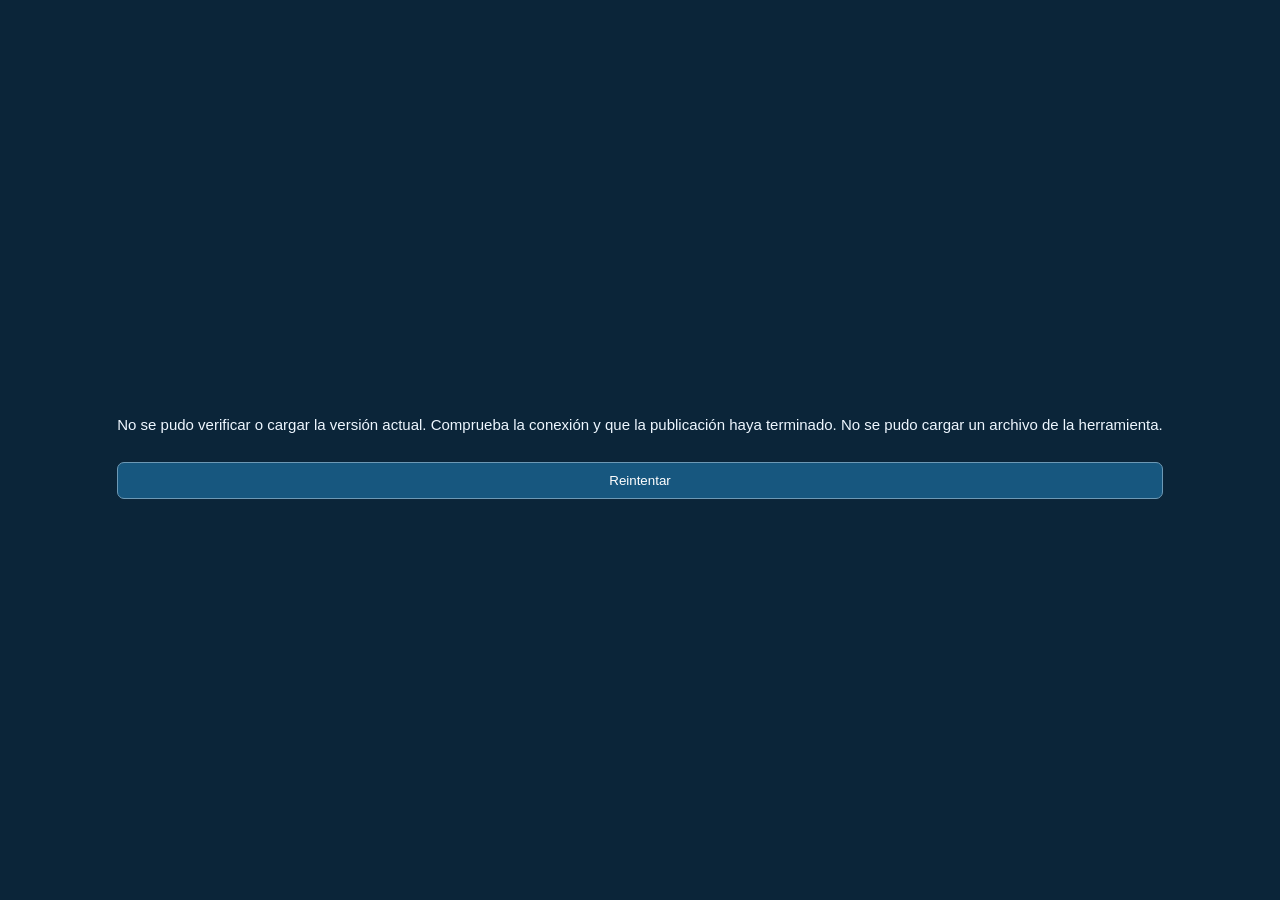
==== atenuados.html @ 59d6949c "V-2.49 archivos principales" ====
<!doctype html>
<html lang="es"><head><meta name="pa-version" content="Atenuados V-2.49"><meta charset="utf-8"><meta http-equiv="Content-Security-Policy" content="default-src 'none'; script-src 'self'; worker-src blob:; style-src 'self' 'unsafe-inline'; img-src 'self' data: blob: https://server.arcgisonline.com; font-src 'self'; connect-src 'self'; frame-src 'none'; object-src 'none'; media-src 'none'; manifest-src 'none'; base-uri 'none'; form-action 'none'"><meta name="referrer" content="no-referrer"><meta name="viewport" content="width=device-width,initial-scale=1"><meta name="color-scheme" content="light"><title>Atenuados y Dashboard · V-2.49</title>
<link rel="stylesheet" href="vendor/leaflet-1.9.4/leaflet.css">
<link rel="stylesheet" href="atenuados-v240.css">
<script defer src="vendor/leaflet-1.9.4/leaflet.js"></script>
<script src="atenuados-cripto-v249.js"></script>
<script defer src="atenuados-reglas-v240.js"></script>
<script defer src="atenuados-carga-v240.js"></script>
<script defer src="atenuados-tablero-v240.js"></script>
<link rel="icon" href="favicon.ico?v=233" sizes="any">
<link rel="icon" type="image/svg+xml" href="favicon.svg?v=233">
<link rel="icon" type="image/png" sizes="32x32" href="favicon-32.png?v=233">
</head>
<body>
<svg class="icon-sprite" xmlns="http://www.w3.org/2000/svg" aria-hidden="true"><defs>
<symbol id="i-db" viewBox="0 0 24 24"><ellipse cx="12" cy="5" rx="8" ry="3"/><path d="M4 5v14c0 4 16 4 16 0V5M4 12c0 4 16 4 16 0"/></symbol>
<symbol id="i-trash" viewBox="0 0 24 24"><path d="M4 7h16M9 7V4h6v3M6 7l1 14h10l1-14M10 11v6M14 11v6"/></symbol><symbol id="i-download" viewBox="0 0 24 24"><path d="M12 3v12m-5-5 5 5 5-5M4 16v5h16v-5"/></symbol>
<symbol id="i-ports" viewBox="0 0 24 24"><rect x="3" y="3" width="18" height="7" rx="1"/><rect x="3" y="14" width="18" height="7" rx="1"/><path d="M6 6.5h1m3 0h7M6 17.5h1m3 0h7"/></symbol>
<symbol id="i-alert" viewBox="0 0 24 24"><path d="M12 3 22 21H2zM12 9v5m0 3v1"/></symbol>
<symbol id="i-clients" viewBox="0 0 24 24"><circle cx="12" cy="7" r="3"/><path d="M6 21v-4c0-6 12-6 12 0v4zM5 5a2.5 2.5 0 0 0 0 5M19 5a2.5 2.5 0 0 1 0 5M3 14c-3 1-2 5-2 6h3m17-6c3 1 2 5 2 6h-3"/></symbol>
<symbol id="i-signal" viewBox="0 0 24 24"><path d="M2 8c5-5 15-5 20 0M5 12c4-4 10-4 14 0M9 16c2-2 4-2 6 0M12 20h.01M3 22 21 2"/></symbol>
<symbol id="i-pin" viewBox="0 0 24 24"><path d="M12 22s7-7.5 7-13a7 7 0 0 0-14 0c0 5.5 7 13 7 13z"/><circle cx="12" cy="9" r="2.5"/></symbol>
<symbol id="i-copy" viewBox="0 0 24 24"><rect x="8" y="8" width="13" height="13" rx="2"/><path d="M16 8V5a2 2 0 0 0-2-2H5a2 2 0 0 0-2 2v9a2 2 0 0 0 2 2h3"/></symbol>
<symbol id="i-drop" viewBox="0 0 24 24"><path d="M4 12h6l2-5 3 10 2-5h3"/></symbol>
<symbol id="i-bars" viewBox="0 0 24 24"><path d="M3 21V11h4v10zm7 0V6h4v15zm7 0V2h4v19z"/></symbol>
</defs></svg>
<header class="app-header"><div class="heading"><svg class="brand" viewBox="0 0 56 66" aria-hidden="true"><path fill="#ff690b" d="M28 1 54 16v28L28 59V43l13-8V24L28 17 15 24 2 17z"/><path fill="#f25805" d="m2 24 13 8v32L2 56z"/><path fill="#ff7b20" d="m17 27 11-6 10 6-11 6z"/></svg><div><h1>Atenuados y Dashboard</h1><p>Análisis de potencias por puerto PON</p></div></div>
<div class="header-right"><span class="district">Distrito GDL · La Primavera</span><div class="actions">
<button type="button" data-load="matriz"><svg class="icon"><use href="#i-db"/></svg>Carga de matriz</button>
<button type="button" data-load="clientes"><svg class="icon"><use href="#i-db"/></svg>Cargar clientes</button>
<button type="button" data-load="potencias"><svg class="icon"><use href="#i-db"/></svg>Cargar potencias</button>
<button type="button" id="at240-export" disabled><svg class="icon"><use href="#i-download"/></svg>Exportar</button>
<button type="button" id="at240-clear-bases" class="danger" disabled title="Borra de este navegador las bases de matriz, clientes y potencias"><svg class="icon"><use href="#i-trash"/></svg>Borrar bases</button>
</div></div></header>
<main>
<div class="bases"><span id="at240-clientes">Clientes: sin base</span><span id="at240-potencias">Potencias: sin base</span><span id="at240-matriz">Matriz: sin base</span><button id="at240-run" type="button" disabled>Análisis</button><small id="at240-storage-note">Bases guardadas localmente en este navegador · Análisis manual</small></div>
<div class="navigation"><nav class="tabs" role="tablist" aria-label="Tableros del módulo"><button type="button" role="tab" id="tab-atenuados" aria-controls="panel-atenuados" aria-selected="true"><svg class="icon"><use href="#i-ports"/></svg>Atenuados</button><button type="button" role="tab" id="tab-dashboard" aria-controls="panel-dashboard" aria-selected="false" tabindex="-1"><svg class="icon"><use href="#i-bars"/></svg>Dashboard</button></nav><p id="at240-status" class="status" role="status" aria-live="polite">Preparando análisis…</p><span class="preview-label">Atenuados V-2.49 · RX_20h</span></div>

<section id="panel-atenuados" role="tabpanel" aria-labelledby="tab-atenuados">
<div class="toolbar">
<form class="account-search" id="at240-search-form" role="search" autocomplete="off" title="Busca en todas las bases cargadas o, con un puerto elegido, solo en ese puerto">
<label for="at240-search">Buscar cuenta</label>
<input id="at240-search" type="search" inputmode="text" placeholder="Número de cuenta" disabled>
<button type="submit" id="at240-search-go" disabled>Buscar</button>
</form>
<div class="selectors">
<label>Umbral (dBm)<select id="at240-threshold" aria-label="Umbral de atenuación"></select></label>
<label>Porcentaje del puerto<select id="at240-percentage" aria-label="Porcentaje de cuentas atenuadas"></select></label>
<label>Mínimo de cuentas<select id="at240-minimum" aria-label="Mínimo de cuentas atenuadas para marcar el puerto"></select></label>
<div class="info"><button type="button" class="info-btn" aria-describedby="at240-info">ⓘ Criterios</button><div class="info-pop" id="at240-info" role="tooltip">
<p>Potencia de la columna RX_20h (bajada, la que recibe la ONT; coincide con el gestor). Número ≤ umbral: cuenta atenuada; número mayor al umbral: en rango; OFF: ONT apagada; cualquier otro valor (-, 0, −255, vacío): sin medición. Porcentaje del puerto = cuentas atenuadas ÷ cuentas con potencia numérica; OFF y sin medición se muestran aparte y no entran en el porcentaje.</p>
<p>Puerto ATENUADO: alcanza el porcentaje y tiene al menos el mínimo de cuentas atenuadas. POSIBLE DROP: alcanza el porcentaje con menos cuentas que el mínimo. SIN MEDICIONES: ninguna cuenta con potencia numérica. Clientes sin fila de potencias cuentan como sin medición en su puerto.</p>
<p>Cuentas duplicadas: filas idénticas cuentan una vez; si una cuenta trae lecturas o puertos distintos queda fuera del cálculo, se lista para revisión y no bloquea su puerto. Se descartan registros sin cuenta válida y se quita el guion bajo final de las cuentas.</p>
<p id="at240-olts">La matriz define los puertos del distrito.</p><p id="at240-notes" class="notes"></p></div></div>
</div>
</div>

<div class="kpis">
<article class="card kpi"><svg class="icon teal"><use href="#i-ports"/></svg><div><strong data-count="ports">—</strong><span>Puertos analizados</span></div></article>
<article class="card kpi alert-card"><svg class="icon orange"><use href="#i-alert"/></svg><div><strong data-count="alert">—</strong><span>Puertos atenuados</span></div></article>
<article class="card kpi drops-card"><svg class="icon amber"><use href="#i-drop"/></svg><div><strong data-count="drops">—</strong><span>Posibles drops</span></div></article>
<article class="card kpi"><svg class="icon teal"><use href="#i-clients"/></svg><div><strong data-count="low">—</strong><span>Cuentas atenuadas</span></div></article>
<article class="card kpi"><svg class="icon muted"><use href="#i-signal"/></svg><div><strong data-count="off">—</strong><span>ONT apagadas</span></div></article>
<article class="card kpi kpi-export"><svg class="icon muted"><use href="#i-db"/></svg><div><strong data-count="missing">—</strong><span>Sin medición</span></div><button type="button" class="mini" id="at240-export-missing" disabled title="Excel con las cuentas sin medición">Exportar</button></article>
<article class="card kpi kpi-export"><svg class="icon muted"><use href="#i-pin"/></svg><div><strong data-count="noCoords">—</strong><span>Sin coordenadas</span></div><button type="button" class="mini" id="at240-export-nocoords" disabled title="Excel con las cuentas sin coordenadas">Exportar</button></article>
<button type="button" id="at240-dups" class="card kpi" disabled title="Excel con las cuentas duplicadas por revisar"><svg class="icon orange"><use href="#i-copy"/></svg><div><strong data-count="duplicates">—</strong><span>Cuentas duplicadas</span><small>Exportar a Excel</small></div></button>
</div>

<div class="main-grid">
<section class="card map-card" aria-labelledby="at240-map-title">
<div class="card-head"><div><h2 id="at240-map-title">Mapa de cuentas</h2><p class="subtitle" id="at240-map-note">Elige un puerto de la lista y pulsa "Ver cuentas", o busca una cuenta.</p></div>
<p class="legend" aria-label="Colores de las cuentas"><i class="dot c-low"></i>Atenuada <i class="dot c-ok"></i>En rango <i class="dot c-off"></i>OFF <i class="dot c-miss"></i>Sin medición</p></div>
<div id="at240-map" class="map" role="region" aria-label="Mapa de cuentas del puerto seleccionado"><p class="map-empty">Pulsa Análisis para habilitar el mapa.</p></div>
<section id="at240-chart" class="chart-win" role="dialog" aria-modal="false" aria-labelledby="at240-chart-title" hidden><button type="button" class="chart-x" id="at240-chart-x" aria-label="Cerrar gráfica" title="Cerrar">×</button><div id="at240-chart-body"></div></section>
</section>
<aside class="side">
<section class="card port-card" id="at240-port" aria-live="polite"></section>
<section class="card priority-card"><div class="card-head"><div><h2>Puertos atenuados</h2><p class="subtitle" id="at240-priority-note">De mayor a menor atención (cuentas atenuadas)</p></div></div><div id="at240-priority" class="priority" tabindex="0" aria-label="Lista de puertos atenuados"></div></section>
</aside>
</div>
</section>

<section id="panel-dashboard" class="dashboard-pending" role="tabpanel" aria-labelledby="tab-dashboard" hidden><article class="card"><svg class="icon orange"><use href="#i-bars"/></svg><h2>Dashboard</h2><p>Este tablero está pendiente de definición.</p><p class="subtitle">El análisis de puertos y el mapa están en la pestaña Atenuados.</p><button type="button" id="back-atenuados">Volver a Atenuados</button></article></section>
</main>
<footer>Centro de Análisis Operativo · Atenuados V-2.49 · Análisis manual local · Dashboard pendiente de definición</footer>

<input type="file" id="at240-file" accept=".xlsx" hidden>
<dialog id="at240-upload" class="upload-dialog" aria-labelledby="at240-upload-title"><div class="upload-title" id="at240-upload-title">Atenuados · Carga de Excel</div><div class="cloud-scene" aria-hidden="true"><div class="cloud">☁<span>↑</span></div><div class="excel">XLS</div></div><h3 id="at240-upload-heading">Procesando archivo Excel…</h3><p id="at240-upload-stage" role="status" aria-live="polite">Preparando lectura…</p><div class="upload-caption"><span>Progreso de carga</span><strong id="at240-upload-percent">0 %</strong></div><div class="upload-track" role="progressbar" aria-label="Avance de la carga" aria-valuemin="0" aria-valuemax="100" aria-valuenow="0" id="at240-upload-track"><div id="at240-upload-fill"></div></div><div id="at240-upload-detail" class="upload-detail" aria-live="polite"></div><button type="button" id="at240-upload-cancel">Cancelar carga</button><button type="button" id="at240-upload-accept" disabled>Aceptar</button></dialog>
<dialog id="at240-msg" class="msg-dialog" aria-labelledby="at240-msg-title"><h2 id="at240-msg-title">Búsqueda de cuenta</h2><p id="at240-msg-text"></p><button type="button" id="at240-msg-ok">Aceptar</button></dialog>
</body></html>
---- atenuados-v240.css ----
/* Atenuados V-2.43 · Hoja única del módulo. Respeta colores y botones de V-2.39. */
:root{--bg:#fff7ef;--card:#fffaf6;--line:#efdacc;--line2:#efcdb8;--navy:#101b43;--muted:#5a7491;--orange:#ff690b;--orange-text:#b44200;--loaded:#c64b00;--teal:#35abb1;--amber:#f4b13d;--stone:#8f8379;--track:#fbe5d7}
*{box-sizing:border-box}body{margin:0;background:var(--bg);color:var(--navy);font:14px Arial,Helvetica,sans-serif}
.icon-sprite{position:absolute;width:0;height:0;overflow:hidden}
.icon{width:23px;height:23px;flex:none;fill:none;stroke:currentColor;stroke-width:1.8;stroke-linecap:round;stroke-linejoin:round}
.orange{color:var(--orange)}.teal{color:var(--teal)}.muted{color:var(--muted)}.amber{color:#c98a12}
button,select,input{font:inherit;color:var(--navy)}
button{cursor:pointer;border:1px solid #edc7ac;border-radius:7px;background:var(--card);padding:10px 14px;transition:background .15s,box-shadow .15s}
button:hover:not(:disabled){background:#ffeddf}button:disabled{cursor:default;opacity:.6}
button:focus-visible,select:focus-visible,input:focus-visible,tr:focus-visible{outline:3px solid #e89153;outline-offset:2px}
[hidden]{display:none!important}

/* Encabezado y botones (sin cambios de V-2.39) */
.app-header{display:flex;justify-content:space-between;align-items:center;gap:22px;padding:14px 26px;border-bottom:1px solid var(--line);background:linear-gradient(110deg,#fffaf6,#fff1e4);flex-wrap:wrap}
.heading{display:flex;align-items:center;gap:14px}.brand{width:43px;height:51px;flex:none}
h1{font-size:29px;margin:0 0 6px;font-weight:750;letter-spacing:-.5px}.heading p{margin:0;color:var(--muted);font-size:13px}
.header-right{display:flex;flex-direction:column;gap:9px;align-items:end}.district{font-size:11px;color:var(--muted)}
.actions{display:flex;gap:9px;flex-wrap:wrap}.actions button{display:inline-flex;justify-content:center;align-items:center;gap:8px;min-width:150px;height:40px;font-size:12px;white-space:nowrap}
.actions .icon{width:17px;height:17px;color:var(--orange)}
.actions button.is-loaded{background:var(--loaded);border-color:var(--orange-text);color:#fff;box-shadow:0 2px 5px #bb4b0026;font-weight:bold}
.actions button.is-loaded .icon{color:#fff}.actions button.is-loaded:hover{background:var(--orange-text)}

main{width:min(1840px,100%);margin:0 auto;padding:0 22px 14px}
.bases{display:flex;align-items:center;gap:8px 20px;flex-wrap:wrap;padding:9px 0;border-bottom:1px solid var(--line);font-size:11px}
.bases small{margin-left:auto;color:var(--muted)}
#at240-run{font-weight:bold;min-width:95px;padding:5px 12px;font-size:11px}
#at240-run:not(:disabled){background:var(--orange);color:#fff;border-color:var(--orange)}#at240-run[aria-busy=true]{background:#ffe3cc;color:var(--orange-text)}

.navigation{display:flex;align-items:center;justify-content:space-between;gap:16px;border-bottom:1px solid var(--line);margin:0 0 10px}
.tabs{display:flex;gap:20px}.tabs button{display:flex;align-items:center;gap:9px;border:0;border-radius:0;border-bottom:3px solid transparent;background:transparent;padding:14px 8px 11px;font-weight:bold}
.tabs button[aria-selected=true]{border-bottom-color:var(--orange);color:var(--orange-text)}.tabs .icon{width:20px;height:20px}
.preview-label{color:#8a5a2e;font-size:11px;text-align:right}

.parameters{display:flex;align-items:center;justify-content:space-between;gap:12px 18px;margin-bottom:10px;flex-wrap:wrap}
.parameters>p{margin:0;font-size:11px;line-height:1.4;color:#385978;max-width:60%}
.parameters>div{display:flex;gap:18px;align-items:center;flex-wrap:wrap}
.parameters label{font-size:12px;font-weight:bold;display:flex;align-items:center;gap:9px}
.parameters select{background:#fffdfb;padding:7px 10px;border:1px solid #edc7ac;border-radius:6px;min-width:100px}
#at240-minimum{border:2px solid var(--orange)}

.card{background:var(--card);border:1px solid var(--line2);border-radius:11px;box-shadow:0 3px 6px #5935130d}
.kpis{display:grid;grid-template-columns:repeat(8,minmax(0,1fr));gap:10px;margin-bottom:8px}
.kpi{display:flex;align-items:center;gap:10px;padding:12px;min-height:74px;text-align:left;width:100%;font-weight:normal}
.kpi>.icon{width:28px;height:28px}.kpi strong{font-size:25px;display:block;line-height:1.05;margin-bottom:4px}.kpi span{font-size:12px;line-height:1.25;display:block}
.kpi small{display:block;font-size:11px;color:var(--orange-text);text-decoration:underline;margin-top:2px}button.kpi:disabled small{text-decoration:none;color:var(--muted)}button.kpi:disabled{opacity:1}
.alert-card{border-color:#ff9a55;background:linear-gradient(130deg,#fffaf6,#fff0e3)}.alert-card strong{color:var(--orange-text)}
.drops-card{border:2px dashed var(--amber)}
.rules{font-size:11px;color:var(--muted);margin-bottom:6px}.rules summary{cursor:pointer}.rules p{margin:5px 0;line-height:1.45}
.notes{margin:0 0 8px;font-size:11px;color:#8a5a2e;line-height:1.4}.notes:empty{display:none}

.main-grid{display:grid;grid-template-columns:minmax(0,2.1fr) minmax(320px,1fr);gap:14px;margin-bottom:14px}
.card-head{display:flex;justify-content:space-between;align-items:flex-start;gap:10px;flex-wrap:wrap;margin-bottom:10px}
.card-head h2{font-size:16px;margin:0 0 4px;border-left:5px solid var(--orange);padding-left:10px}
.subtitle{font-size:12px;line-height:1.4;color:var(--muted);margin:0;padding-left:15px}
.map-card{padding:14px;display:flex;flex-direction:column;min-width:0}
.map{position:relative;height:720px;border-radius:9px;border:1px solid var(--line);background:#f6efe7;overflow:hidden}
.map-empty{position:absolute;inset:0;display:grid;place-items:center;margin:0;color:var(--muted);font-size:13px}
.chips{display:flex;flex-wrap:wrap;gap:6px}
.chip{display:inline-flex;align-items:center;gap:6px;padding:6px 10px;border-radius:16px;font-size:12px}
.chip[aria-pressed=false]{opacity:.45;text-decoration:line-through}
.chip b{font-weight:bold}
.dot{display:inline-block;width:10px;height:10px;border-radius:50%;flex:none;font-style:normal}
.dot.alert{background:var(--orange)}.dot.drops{background:var(--amber)}.dot.below{background:var(--teal)}.dot.nomeasure{background:var(--stone)}.dot.off{background:var(--navy)}
.legend-accounts{display:flex;flex-wrap:wrap;gap:6px 12px;align-items:center;margin:8px 0 0;font-size:11px;color:var(--muted)}

.side{display:flex;flex-direction:column;gap:14px;min-width:0;min-height:0}
.port-card{padding:14px;border-color:#ff9a55}
.port-grid{display:grid;grid-template-columns:repeat(3,minmax(0,1fr));gap:8px;margin:4px 0 10px}
.port-grid div{background:#f6efe7;border-radius:8px;padding:8px}.port-grid div.hot{background:#fff0e3}
.port-grid strong{display:block;font-size:20px}.port-grid .hot strong{color:var(--orange-text)}.port-grid span{font-size:11px}
.stack{display:flex;height:12px;border-radius:6px;overflow:hidden;background:var(--track);margin-bottom:6px}
.stack span{height:100%}
.port-meta{margin:0 0 8px;font-size:11px;color:var(--muted);line-height:1.45}
.port-pattern{margin:0 0 10px;font-size:12px;line-height:1.45}
.port-actions{display:flex;gap:8px}.port-actions button{flex:1;height:36px;padding:0 8px;font-size:12px}
.port-actions .primary{background:var(--loaded);border-color:var(--loaded);color:#fff;font-weight:bold}.port-actions .primary:hover{background:var(--orange-text)}
.badge{display:inline-block;font-size:10px;font-weight:bold;border-radius:4px;padding:3px 7px;white-space:nowrap}
.badge.alert{color:#fff;background:#c2500e}.badge.drops{color:#6b4705;background:#fde9bf}.badge.below{color:#0d5c60;background:#dff2f3}.badge.nomeasure{color:#4f463f;background:#eee8e2}
.priority-card{padding:14px;flex:1;min-height:0;display:flex;flex-direction:column}
.priority{position:relative;overflow:auto;flex:1 1 0;min-height:220px;scroll-behavior:smooth}
.prio{display:grid;grid-template-columns:36px minmax(0,1fr) 64px 46px;align-items:center;gap:8px;width:100%;border:0;border-bottom:1px solid #f3e3d7;border-radius:0;background:transparent;padding:8px 2px;font-size:12px;text-align:left}
.prio .n{color:var(--muted)}.prio .name{overflow:hidden;text-overflow:ellipsis;white-space:nowrap}
.prio .bar{height:7px;background:var(--track);border-radius:4px;overflow:hidden}.prio .bar span{display:block;height:100%;background:var(--orange)}
.prio b{text-align:right}.prio.selected{background:#ffe9d8}
.empty{font-size:12px;color:var(--muted);margin:6px 0}

.bottom-grid{display:grid;grid-template-columns:minmax(320px,1fr) minmax(0,2fr);gap:14px}
.bottom-grid>.card{padding:14px;min-width:0}
#at240-histogram{display:block;width:100%;height:auto}
.table-card{padding:12px 0 0!important;overflow:hidden}
.table-heading{padding:0 16px 9px;display:flex;align-items:center;justify-content:space-between;gap:12px;flex-wrap:wrap}.table-heading h2{font-size:16px;margin:0}
.search{display:flex;align-items:center;gap:8px;font-size:12px}.search input{padding:6px 10px;border:1px solid #edc7ac;border-radius:6px;background:#fffdfb;min-width:220px}
.table-scroll{overflow:auto;max-height:420px}
table{width:100%;border-collapse:collapse;font-size:12px;white-space:nowrap}
th{text-align:left;background:#ffeadb;padding:9px 12px;position:sticky;top:0;z-index:1}td{border-top:1px solid var(--line);padding:8px 12px}
tbody tr{cursor:pointer}tbody tr:hover{background:#fff0e4}tbody tr.selected{background:#ffe2ca}tbody tr.selected td:first-child{font-weight:bold;color:var(--orange-text)}
.table-footer{display:flex;align-items:center;justify-content:space-between;gap:12px;padding:9px 16px;color:var(--muted);font-size:11px}.table-footer button{padding:3px 9px;font-size:11px;background:#fff}

.dashboard-pending{min-height:60vh;display:grid;place-items:center}.dashboard-pending .card{padding:45px;text-align:center;max-width:650px}.dashboard-pending .icon{width:50px;height:50px;margin-bottom:16px}.dashboard-pending h2{font-size:25px}.dashboard-pending button{margin-top:24px}
footer{padding:8px 16px 12px;font-size:10px;color:var(--muted);text-align:center}

/* Diálogos */
dialog{padding:23px;border:1px solid var(--line);border-radius:11px;color:var(--navy);background:var(--card)}dialog::backdrop{background:#2316208a}
.dialog-header{display:flex;align-items:center;justify-content:space-between;gap:12px}.dialog-header h2{margin:0;font-size:18px}.dialog-header button{border:0;font-size:22px;padding:2px 8px;background:none}
.wide-dialog{width:min(1100px,96vw)}.wide-dialog p{font-size:13px;margin:12px 0}
.dialog-table{overflow:auto;max-height:60vh}.pages{display:flex;justify-content:space-between;gap:10px;margin-top:14px}
.pages button{display:inline-flex;align-items:center;gap:6px;font-size:12px;padding:7px 12px}.pages .icon{width:16px;height:16px;color:var(--orange)}
.upload-dialog{width:min(390px,calc(100vw - 32px));border-color:var(--line2);border-radius:16px;background:linear-gradient(150deg,#fffaf6,#fff1e4);box-shadow:0 20px 65px #25321a60;padding:20px 22px 18px;text-align:center}
.upload-title{text-align:left;font-size:14px;font-weight:700}
.cloud-scene{position:relative;height:105px;display:flex;align-items:center;justify-content:center;overflow:hidden}
.cloud{position:relative;font-size:79px;line-height:1;color:var(--orange)}.cloud span{position:absolute;left:33px;top:27px;color:#fff;font-size:31px;font-weight:800}
.excel{position:absolute;bottom:4px;left:calc(50% - 16px);width:32px;height:37px;display:grid;place-items:center;background:#fff;border:2px solid #3b9967;border-radius:5px;color:#298052;font-size:12px;font-weight:800;animation:lift 2.6s ease-in-out infinite}
.upload-dialog.is-finished .excel{animation-play-state:paused}
.upload-dialog h3{margin:4px 0 7px;font-size:15px}.upload-dialog p{margin:0 0 15px;font-size:12px;color:var(--muted);min-height:17px}
.upload-caption{display:flex;justify-content:space-between;font-size:11px;font-weight:700;margin-bottom:6px}
.upload-track{height:11px;background:var(--track);border-radius:20px;overflow:hidden}.upload-track>div{height:100%;width:0;background:var(--orange);border-radius:20px;transition:width .12s ease}
.upload-detail{margin:13px 0;min-height:47px;max-height:180px;overflow:auto;background:#fff7ef;border:1px solid var(--line2);border-radius:8px;padding:10px;text-align:left;color:var(--muted);font-size:12px;line-height:1.45;overflow-wrap:anywhere;white-space:pre-line}
.upload-detail.is-error{background:#fff0ed;border-color:#c86565;color:#a0102c}
#at240-upload-cancel{width:100%;margin-top:4px}#at240-upload-accept{display:block;width:100%;background:var(--orange);color:#fff;border:0;padding:11px;margin-top:8px}#at240-upload-accept:disabled{background:#edc7ac;opacity:.75}
@keyframes lift{0%{transform:translateY(13px);opacity:1}70%,100%{transform:translateY(-52px) scale(.7);opacity:0}}

/* Mapa */
.leaflet-container{font:12px Arial,Helvetica,sans-serif}
.leaflet-tooltip.port-tip{font-size:12px;border-radius:6px}
.leaflet-popup-content{font-size:12px;margin:10px 12px}

@media(max-width:1500px){.kpis{grid-template-columns:repeat(4,minmax(0,1fr))}}
@media(max-width:1150px){.main-grid{grid-template-columns:1fr}.parameters>p{max-width:100%}.map{height:520px}.priority{flex:none;max-height:420px}}
@media(max-width:700px){.app-header{padding:14px}h1{font-size:22px}.actions button{min-width:0;flex:1 1 140px}.kpis{grid-template-columns:repeat(2,minmax(0,1fr))}main{padding:0 12px 12px}.map{height:380px}.parameters label{flex-direction:column;align-items:flex-start;gap:4px}.search input{min-width:0;width:100%}.bases small{margin-left:0}}
@media(prefers-reduced-motion:reduce){button{transition:none}.excel{animation:none}.upload-track>div{transition:none}}

/* V-2.42 · Buscador, lista completa, detalle de puerto, mapa de cuentas y mensajes */
.account-search{display:flex;align-items:center;gap:10px;flex-wrap:wrap;margin:0 0 12px}
.account-search label{font-size:12px;font-weight:bold}
.account-search input{padding:8px 12px;border:1px solid #edc7ac;border-radius:7px;background:#fffdfb;width:260px;max-width:100%}
.account-search button{padding:8px 16px;font-size:12px;font-weight:bold;background:var(--orange);border-color:var(--orange);color:#fff}
.account-search button:hover:not(:disabled){background:var(--orange-text)}
.search-scope{font-size:11px;color:var(--muted)}
.legend{display:flex;flex-wrap:wrap;gap:6px 12px;align-items:center;margin:0;font-size:12px}
.dot.c-low{background:#d62828}.dot.c-ok{background:#2a9d4b}.dot.c-off{background:#9aa0a6}.dot.c-miss{background:#5b3a1e}
.map-hint{position:absolute;z-index:500;left:50%;top:14px;transform:translateX(-50%);background:#fffaf6;border:1px solid var(--line2);border-radius:8px;padding:7px 12px;font-size:12px;color:var(--navy);box-shadow:0 2px 6px #59351320;pointer-events:none;max-width:90%;text-align:center}
.priority-card{min-height:0}
.prio.searched{background:#fff3c4;box-shadow:inset 4px 0 0 #f4b13d}
.prio.selected{background:#ffe9d8;box-shadow:inset 4px 0 0 var(--orange)}
.port-card h2{font-size:16px;margin:0 0 4px;border-left:5px solid var(--orange);padding-left:10px}
.port-full{font-size:15px;font-weight:bold;margin:2px 0 2px;padding-left:15px;overflow-wrap:anywhere}
.port-fields{display:grid;grid-template-columns:repeat(3,minmax(0,1fr));gap:6px;margin:10px 0 8px}
.port-fields div{background:#f6efe7;border-radius:8px;padding:7px 8px;min-width:0}
.port-fields div.hot{background:#fff0e3}.port-fields div.hot strong{color:var(--orange-text)}
.port-fields strong{display:block;font-size:17px;line-height:1.15}.port-fields span{font-size:10.5px;color:#41566f}
.port-fields .badge{font-size:10px;margin-top:2px}
.port-actions{display:grid;grid-template-columns:repeat(3,minmax(0,1fr));gap:8px}
.port-actions button{height:38px;padding:0 6px;font-size:12px}
.port-actions button:disabled{opacity:.75}
.acc-pop b{display:block;font-size:13px;margin-bottom:2px}.acc-pop span{display:block}
.msg-dialog{width:min(460px,92vw);text-align:left}
.msg-dialog h2{margin:0 0 10px;font-size:17px}.msg-dialog p{margin:0 0 18px;font-size:14px;line-height:1.5;white-space:pre-line}
#at240-msg-ok{display:block;margin-left:auto;background:var(--orange);border-color:var(--orange);color:#fff;font-weight:bold;padding:9px 22px}
.port-fields div>span:last-child{display:block}
/* V-2.43 · Botón Exportar dentro del indicador Sin medición y detalle de puerto en ceros */
.kpi-export{position:relative;padding-bottom:22px}
.kpi .mini{position:absolute;right:8px;bottom:6px;padding:2px 8px;font-size:10.5px;font-weight:bold;border-radius:5px;background:#fff;border-color:#edc7ac;color:var(--orange-text)}
.kpi .mini:hover:not(:disabled){background:#ffeddf}.kpi .mini:disabled{color:var(--muted)}
.port-card.is-empty .port-full{color:var(--muted);font-weight:normal}
.port-card.is-empty .port-fields strong{color:#8193a7}
.port-card.is-empty .port-actions button.primary{background:#edc7ac;border-color:#edc7ac;color:#fff}

/* ===== V-2.44 · Tablero en una sola vista que se ajusta a la pantalla ===== */
.navigation .status{flex:1;min-width:0;margin:0 0 0 18px;font-size:11px;color:#385978;white-space:nowrap;overflow:hidden;text-overflow:ellipsis}
.toolbar{display:flex;align-items:center;justify-content:space-between;gap:10px 18px;flex-wrap:wrap;margin:0 0 10px}
.toolbar .account-search{margin:0}
.selectors{display:flex;align-items:center;gap:10px 16px;flex-wrap:wrap}
.selectors label{font-size:12px;font-weight:bold;display:flex;align-items:center;gap:8px}
.selectors select{background:#fffdfb;padding:6px 10px;border:1px solid #edc7ac;border-radius:6px;min-width:96px}
.info{position:relative}
.info-btn{padding:6px 10px;font-size:12px;border-radius:16px;color:var(--orange-text);font-weight:bold}
.info-pop{display:none;position:absolute;right:0;top:calc(100% + 6px);z-index:1200;width:min(560px,90vw);background:#fffaf6;border:1px solid var(--line2);border-radius:10px;box-shadow:0 10px 30px #5935132e;padding:12px 14px;font-size:12px;line-height:1.45;color:#41566f}
.info-pop p{margin:0 0 6px}.info-pop .notes{color:#8a5a2e;margin:0}
.info:hover .info-pop,.info:focus-within .info-pop{display:block}

/* Laptops y monitores: todo en el alto de la pantalla; solo la lista de puertos se desplaza */
@media (min-width:1000px) and (min-height:560px){
 html,body{height:100%}
 body{height:100dvh;display:flex;flex-direction:column;overflow:hidden}
 footer{display:none}
 .app-header{flex:none;padding:clamp(6px,1.2vh,14px) 22px;gap:12px}
 .brand{width:clamp(28px,4vh,43px);height:auto}
 h1{font-size:clamp(19px,2.9vh,29px);margin:0 0 2px}
 .heading p{font-size:clamp(11px,1.4vh,13px)}
 .header-right{gap:4px}
 .actions button{height:clamp(30px,4.2vh,40px);min-width:0;padding:0 clamp(10px,1vw,14px)}
 main{flex:1;min-height:0;display:flex;flex-direction:column;padding-bottom:clamp(6px,1.2vh,12px)}
 .bases{flex:none;padding:clamp(4px,.7vh,9px) 0}
 .navigation{flex:none;margin-bottom:clamp(6px,1vh,10px)}
 .tabs button{padding:clamp(7px,1.3vh,14px) 8px clamp(5px,1vh,11px)}
 #panel-atenuados{flex:1;min-height:0;display:flex;flex-direction:column}
 .toolbar{flex:none;margin-bottom:clamp(6px,1vh,10px)}
 .kpis{flex:none;margin-bottom:clamp(6px,1.1vh,12px);gap:clamp(6px,.6vw,10px);grid-template-columns:repeat(8,minmax(0,1fr))}
 .kpi{min-height:0;padding:clamp(6px,1vh,12px) clamp(8px,.7vw,12px);gap:clamp(6px,.6vw,10px)}
 .kpi>.icon{width:clamp(20px,2.8vh,28px);height:clamp(20px,2.8vh,28px)}
 .kpi strong{font-size:clamp(17px,2.6vh,25px);margin-bottom:2px}
 .kpi span{font-size:clamp(11px,1.35vh,12px)}
 .kpi small{font-size:10.5px}
 .kpi-export{padding-bottom:clamp(6px,1vh,12px)}
 .main-grid{flex:1;min-height:0;margin-bottom:0;align-items:stretch}
 .map-card{min-height:0;padding:clamp(8px,1.2vh,14px)}
 .map-card .card-head{margin-bottom:clamp(4px,.8vh,10px)}
 .map{flex:1;height:auto;min-height:200px}
 .side{min-height:0;gap:clamp(8px,1.2vh,14px)}
 .port-card{flex:none;padding:clamp(8px,1.2vh,14px)}
 .port-full{font-size:clamp(13px,1.7vh,15px)}
 .port-fields{gap:5px;margin:clamp(4px,.8vh,10px) 0 clamp(4px,.6vh,8px)}
 .port-fields div{padding:clamp(3px,.6vh,7px) 8px}
 .port-fields strong{font-size:clamp(14px,1.9vh,17px)}
 .port-actions button{height:clamp(30px,4vh,38px)}
 .port-meta,.port-pattern{margin-bottom:clamp(4px,.7vh,10px)}
 .priority-card{flex:1;min-height:0;padding:clamp(8px,1.2vh,14px)}
 .priority{flex:1;min-height:60px}
 .prio{padding:clamp(5px,.8vh,8px) 2px}
}
/* Pantallas bajas (laptops de 768 px): se oculta el texto orientativo del detalle para dar espacio a la lista */
@media (min-width:1000px) and (min-height:560px) and (max-height:760px){
 .port-pattern,.map-card .subtitle,.priority-card .subtitle{display:none}
 .heading p{display:none}
}
@media (min-width:1000px) and (min-height:560px) and (max-width:1500px){
 .kpi>.icon{display:none}
 .kpi span{font-size:11px}
 .kpi small{font-size:10px}
}
@media (min-width:1000px) and (min-height:560px) and (max-height:760px){
 .port-card .subtitle{display:none}
 .port-fields div{display:flex;align-items:baseline;justify-content:space-between;gap:6px;padding:3px 7px}
 .port-fields div>span:last-child{display:inline;text-align:right;font-size:10px}
 .port-fields strong{font-size:14px}
 .port-fields .badge{font-size:9.5px;padding:2px 5px}
 .port-meta{font-size:10.5px}
 .bases small,.district{display:none}
}

/* ===== V-2.45 · Detalle de puerto compacto y gráfica de comportamiento ===== */
.port-card{padding:10px 12px}
.port-card h2{font-size:14px;margin:0 0 2px;border-left-width:4px;padding-left:8px}
.port-full{font-size:13px;padding-left:12px;margin:0}
.port-card .subtitle,.port-pattern{display:none}
.port-fields{gap:4px;margin:6px 0 4px}
.port-fields div{display:flex;align-items:baseline;justify-content:space-between;gap:6px;padding:3px 7px;border-radius:6px}
.port-fields strong{font-size:13.5px;display:inline}
.port-fields div>span:last-child{display:inline;text-align:right;font-size:10px}
.port-fields .badge{font-size:9.5px;padding:2px 5px;margin-top:0}
.port-meta{font-size:10.5px;margin:0 0 6px}
.port-actions{grid-template-columns:repeat(4,minmax(0,1fr));gap:6px}
.port-actions button{height:30px;font-size:11.5px;padding:0 4px}
@media (min-width:1000px) and (min-height:560px){
 .port-card{padding:clamp(7px,1vh,10px) 12px}
 .port-full{font-size:13px}
 .port-fields{margin:clamp(3px,.6vh,6px) 0 4px}
 .port-fields div{padding:3px 7px}
 .port-fields strong{font-size:13.5px}
 .port-actions button{height:clamp(26px,3.4vh,30px)}
 .port-meta{margin-bottom:clamp(3px,.6vh,6px)}
}
.map-card{position:relative}
.chart-win{position:fixed;z-index:1300;left:30px;top:120px;width:min(680px,calc(100vw - 28px));cursor:move;user-select:none;touch-action:none;overflow:auto;background:#1c1c1c;border:1px solid #2e2e2e;border-radius:12px;padding:12px 16px 12px;color:#e8e8e8;box-shadow:0 14px 36px #0000005c;font-family:Arial,Helvetica,sans-serif}
.chart-win:not([hidden]){display:flex;flex-direction:column;overflow:hidden}
.chart-win[hidden]{display:none}
.chart-win h3{font-size:15px;margin:0 30px 2px 0;color:#f2f2f2}
.chart-sub{font-size:12px;color:#9a9a9a;margin:0 0 6px}
.chart-svg{width:100%;height:auto;flex:0 1 auto;min-height:0;display:block}
.chart-win h3,.chart-sub,.chart-legend{flex:none}
.chart-x{position:absolute;top:8px;right:10px;width:28px;height:28px;padding:0;border-radius:50%;background:#2a2a2a;border:1px solid #444;color:#f2f2f2;font-size:18px;line-height:1;cursor:pointer}
.chart-x:hover{background:#3a3a3a}.chart-x:focus-visible{outline:2px solid #d99a52;outline-offset:2px}
.chart-legend{display:flex;flex-wrap:wrap;gap:14px;align-items:center;font-size:12px;color:#bdbdbd;margin-top:4px}
.chart-legend i{display:inline-block;width:11px;height:11px;border-radius:50%;margin-right:5px;vertical-align:-1px}
.chart-win .avg{opacity:.22;transition:opacity .2s}.chart-win .avg-on .avg{opacity:1}
.chart-win .avg-btn{background:none;border:1px solid transparent;border-radius:12px;color:#bdbdbd;font:12px Arial,sans-serif;padding:2px 8px 2px 4px;cursor:pointer;height:auto}
.chart-win .avg-btn i{background:#f2f2f2}
.chart-win .avg-btn:hover{border-color:#444;background:none}.chart-win .avg-btn[aria-pressed=true]{border-color:#9a9a9a;color:#f2f2f2}
.chart-win.dragging{cursor:grabbing;box-shadow:0 18px 44px #00000070}
.chart-win button{cursor:pointer}
/* V-2.45 · Botones Calles / Satélite (estilo propio del módulo; no depende de Soportes) */
#at240-map .leaflet-control-layers{border:0;background:transparent;box-shadow:none;margin-top:10px;margin-right:10px}
#at240-map .leaflet-control-layers-list{display:block;padding:0}
#at240-map .leaflet-control-layers-base{display:flex;gap:6px}
#at240-map .leaflet-control-layers label{position:relative;margin:0;cursor:pointer}
#at240-map .leaflet-control-layers input{position:absolute;opacity:0;width:1px;height:1px}
#at240-map .leaflet-control-layers input+span{display:block;padding:9px 13px;background:#fffaf6;color:#101b43;border:1px solid #efcdb8;border-radius:6px;font-size:12px;font-weight:bold;box-shadow:0 1px 4px #59351326}
#at240-map .leaflet-control-layers input:checked+span{background:#ff7417;color:#fff;border-color:#ff7417;box-shadow:inset 0 2px 3px #8a410d20}
#at240-map .leaflet-control-layers input:focus-visible+span{outline:2px solid #c55b12;outline-offset:2px}

/* V-2.49 · H1: botón Borrar bases (solo Atenuados) */
.actions button.danger{color:#a8231a;border-color:#efb7ae;min-width:130px}.actions button.danger .icon{color:#c0392b}
.actions button.danger:hover:not(:disabled){background:#fdecea;border-color:#c0392b}

/* V-2.49 · Acceso con contraseña del día, avisos de cierre */
.at250-locked body>*:not(#at250-gate):not(dialog){visibility:hidden}
#at250-gate{position:fixed;inset:0;z-index:5000;display:grid;place-items:center;background:var(--bg,#fff7ef);padding:16px}
.at250-card{width:min(420px,100%);background:#fffaf6;border:1px solid #efcdb8;border-radius:14px;padding:26px 26px 18px;box-shadow:0 12px 32px #5935131f;display:flex;flex-direction:column;gap:10px}
.at250-card h2{margin:0;font-size:20px;color:#101b43;border-left:5px solid #ff690b;padding-left:10px}
.at250-card p{margin:0;font-size:14px;color:#41566f;line-height:1.45}
.at250-card label{font-size:12px;font-weight:bold;color:#101b43;margin-top:6px}
.at250-card input{height:42px;border:1px solid #e7c9b5;border-radius:8px;padding:0 12px;font:16px Consolas,monospace;letter-spacing:.5px}
.at250-card input:focus-visible,.at250-card button:focus-visible{outline:2px solid #ff690b;outline-offset:2px}
.at250-card button{height:42px;border:0;border-radius:8px;background:#ff690b;color:#fff;font-weight:bold;font-size:14px;cursor:pointer}
.at250-card button:disabled{background:#f2b58f;cursor:default}
#at250-msg{min-height:18px;color:#b42318;font-size:13px}#at250-msg.ok{color:#41566f}
.at250-bar{height:6px;background:#f3e2d6;border-radius:3px;overflow:hidden}.at250-bar span{display:block;height:100%;width:0;background:#ff690b;transition:width .2s}
.at250-back{font-size:12px;color:#c64b00;align-self:center;margin-top:4px}
#at250-banner{position:fixed;left:50%;top:14px;transform:translateX(-50%);z-index:4000;display:flex;align-items:center;gap:14px;background:#101b43;color:#fff;border-radius:10px;padding:10px 14px;box-shadow:0 8px 24px #0005;font-size:14px;max-width:calc(100vw - 32px)}
#at250-banner[hidden]{display:none}#at250-banner p{margin:0}
#at250-banner button{border:0;border-radius:7px;background:#ff690b;color:#fff;font-weight:bold;padding:7px 12px;cursor:pointer;white-space:nowrap}
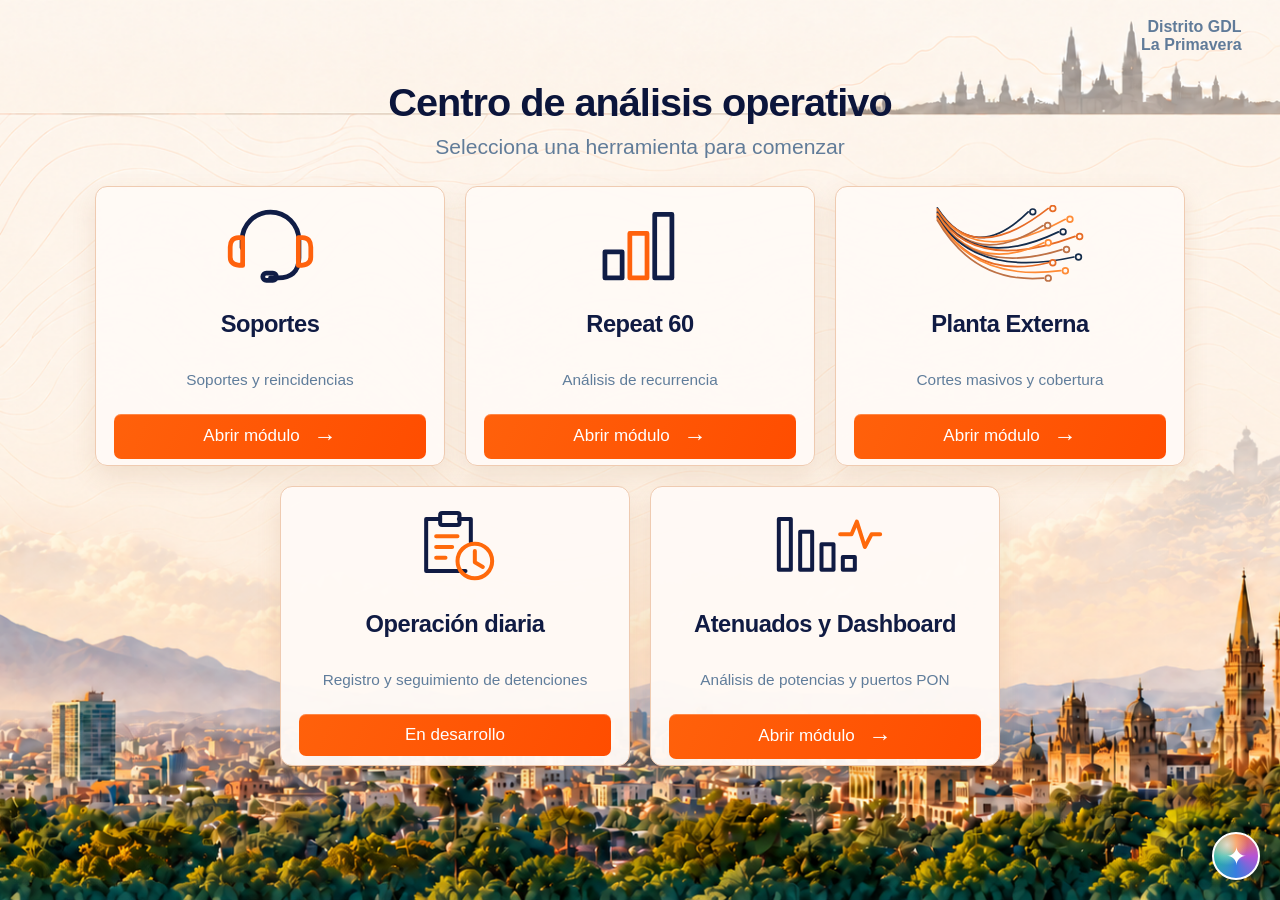
==== commit a29c6510: "Actualzacion de version" ====
--- a/atenuados.html
+++ b/atenuados.html
@@ -1,5 +1,5 @@
 <!doctype html>
-<html lang="es"><head><meta name="pa-version" content="Atenuados V-2.49"><meta charset="utf-8"><meta http-equiv="Content-Security-Policy" content="default-src 'none'; script-src 'self'; worker-src blob:; style-src 'self' 'unsafe-inline'; img-src 'self' data: blob: https://server.arcgisonline.com; font-src 'self'; connect-src 'self'; frame-src 'none'; object-src 'none'; media-src 'none'; manifest-src 'none'; base-uri 'none'; form-action 'none'"><meta name="referrer" content="no-referrer"><meta name="viewport" content="width=device-width,initial-scale=1"><meta name="color-scheme" content="light"><title>Atenuados y Dashboard · V-2.49</title>
+<html lang="es"><head><meta name="pa-version" content="Atenuados V-2.50"><meta charset="utf-8"><meta http-equiv="Content-Security-Policy" content="default-src 'none'; script-src 'self'; worker-src blob:; style-src 'self' 'unsafe-inline'; img-src 'self' data: blob: https://server.arcgisonline.com; font-src 'self'; connect-src 'self'; frame-src 'none'; object-src 'none'; media-src 'none'; manifest-src 'none'; base-uri 'none'; form-action 'none'"><meta name="referrer" content="no-referrer"><meta name="viewport" content="width=device-width,initial-scale=1"><meta name="color-scheme" content="light"><title>Atenuados y Dashboard · V-2.50</title>
 <link rel="stylesheet" href="vendor/leaflet-1.9.4/leaflet.css">
 <link rel="stylesheet" href="atenuados-v240.css">
 <script defer src="vendor/leaflet-1.9.4/leaflet.js"></script>
@@ -82,7 +82,7 @@
 
 <section id="panel-dashboard" class="dashboard-pending" role="tabpanel" aria-labelledby="tab-dashboard" hidden><article class="card"><svg class="icon orange"><use href="#i-bars"/></svg><h2>Dashboard</h2><p>Este tablero está pendiente de definición.</p><p class="subtitle">El análisis de puertos y el mapa están en la pestaña Atenuados.</p><button type="button" id="back-atenuados">Volver a Atenuados</button></article></section>
 </main>
-<footer>Centro de Análisis Operativo · Atenuados V-2.49 · Análisis manual local · Dashboard pendiente de definición</footer>
+<footer>Centro de Análisis Operativo · Atenuados V-2.50 · Análisis manual local · Dashboard pendiente de definición</footer>
 
 <input type="file" id="at240-file" accept=".xlsx" hidden>
 <dialog id="at240-upload" class="upload-dialog" aria-labelledby="at240-upload-title"><div class="upload-title" id="at240-upload-title">Atenuados · Carga de Excel</div><div class="cloud-scene" aria-hidden="true"><div class="cloud">☁<span>↑</span></div><div class="excel">XLS</div></div><h3 id="at240-upload-heading">Procesando archivo Excel…</h3><p id="at240-upload-stage" role="status" aria-live="polite">Preparando lectura…</p><div class="upload-caption"><span>Progreso de carga</span><strong id="at240-upload-percent">0 %</strong></div><div class="upload-track" role="progressbar" aria-label="Avance de la carga" aria-valuemin="0" aria-valuemax="100" aria-valuenow="0" id="at240-upload-track"><div id="at240-upload-fill"></div></div><div id="at240-upload-detail" class="upload-detail" aria-live="polite"></div><button type="button" id="at240-upload-cancel">Cancelar carga</button><button type="button" id="at240-upload-accept" disabled>Aceptar</button></dialog>
--- a/vendor/leaflet-1.9.4/leaflet.css
+++ b/vendor/leaflet-1.9.4/leaflet.css
@@ -0,0 +1,661 @@
+/* required styles */
+
+.leaflet-pane,
+.leaflet-tile,
+.leaflet-marker-icon,
+.leaflet-marker-shadow,
+.leaflet-tile-container,
+.leaflet-pane > svg,
+.leaflet-pane > canvas,
+.leaflet-zoom-box,
+.leaflet-image-layer,
+.leaflet-layer {
+	position: absolute;
+	left: 0;
+	top: 0;
+	}
+.leaflet-container {
+	overflow: hidden;
+	}
+.leaflet-tile,
+.leaflet-marker-icon,
+.leaflet-marker-shadow {
+	-webkit-user-select: none;
+	   -moz-user-select: none;
+	        user-select: none;
+	  -webkit-user-drag: none;
+	}
+/* Prevents IE11 from highlighting tiles in blue */
+.leaflet-tile::selection {
+	background: transparent;
+}
+/* Safari renders non-retina tile on retina better with this, but Chrome is worse */
+.leaflet-safari .leaflet-tile {
+	image-rendering: -webkit-optimize-contrast;
+	}
+/* hack that prevents hw layers "stretching" when loading new tiles */
+.leaflet-safari .leaflet-tile-container {
+	width: 1600px;
+	height: 1600px;
+	-webkit-transform-origin: 0 0;
+	}
+.leaflet-marker-icon,
+.leaflet-marker-shadow {
+	display: block;
+	}
+/* .leaflet-container svg: reset svg max-width decleration shipped in Joomla! (joomla.org) 3.x */
+/* .leaflet-container img: map is broken in FF if you have max-width: 100% on tiles */
+.leaflet-container .leaflet-overlay-pane svg {
+	max-width: none !important;
+	max-height: none !important;
+	}
+.leaflet-container .leaflet-marker-pane img,
+.leaflet-container .leaflet-shadow-pane img,
+.leaflet-container .leaflet-tile-pane img,
+.leaflet-container img.leaflet-image-layer,
+.leaflet-container .leaflet-tile {
+	max-width: none !important;
+	max-height: none !important;
+	width: auto;
+	padding: 0;
+	}
+
+.leaflet-container img.leaflet-tile {
+	/* See: https://bugs.chromium.org/p/chromium/issues/detail?id=600120 */
+	mix-blend-mode: plus-lighter;
+}
+
+.leaflet-container.leaflet-touch-zoom {
+	-ms-touch-action: pan-x pan-y;
+	touch-action: pan-x pan-y;
+	}
+.leaflet-container.leaflet-touch-drag {
+	-ms-touch-action: pinch-zoom;
+	/* Fallback for FF which doesn't support pinch-zoom */
+	touch-action: none;
+	touch-action: pinch-zoom;
+}
+.leaflet-container.leaflet-touch-drag.leaflet-touch-zoom {
+	-ms-touch-action: none;
+	touch-action: none;
+}
+.leaflet-container {
+	-webkit-tap-highlight-color: transparent;
+}
+.leaflet-container a {
+	-webkit-tap-highlight-color: rgba(51, 181, 229, 0.4);
+}
+.leaflet-tile {
+	filter: inherit;
+	visibility: hidden;
+	}
+.leaflet-tile-loaded {
+	visibility: inherit;
+	}
+.leaflet-zoom-box {
+	width: 0;
+	height: 0;
+	-moz-box-sizing: border-box;
+	     box-sizing: border-box;
+	z-index: 800;
+	}
+/* workaround for https://bugzilla.mozilla.org/show_bug.cgi?id=888319 */
+.leaflet-overlay-pane svg {
+	-moz-user-select: none;
+	}
+
+.leaflet-pane         { z-index: 400; }
+
+.leaflet-tile-pane    { z-index: 200; }
+.leaflet-overlay-pane { z-index: 400; }
+.leaflet-shadow-pane  { z-index: 500; }
+.leaflet-marker-pane  { z-index: 600; }
+.leaflet-tooltip-pane   { z-index: 650; }
+.leaflet-popup-pane   { z-index: 700; }
+
+.leaflet-map-pane canvas { z-index: 100; }
+.leaflet-map-pane svg    { z-index: 200; }
+
+.leaflet-vml-shape {
+	width: 1px;
+	height: 1px;
+	}
+.lvml {
+	behavior: url(#default#VML);
+	display: inline-block;
+	position: absolute;
+	}
+
+
+/* control positioning */
+
+.leaflet-control {
+	position: relative;
+	z-index: 800;
+	pointer-events: visiblePainted; /* IE 9-10 doesn't have auto */
+	pointer-events: auto;
+	}
+.leaflet-top,
+.leaflet-bottom {
+	position: absolute;
+	z-index: 1000;
+	pointer-events: none;
+	}
+.leaflet-top {
+	top: 0;
+	}
+.leaflet-right {
+	right: 0;
+	}
+.leaflet-bottom {
+	bottom: 0;
+	}
+.leaflet-left {
+	left: 0;
+	}
+.leaflet-control {
+	float: left;
+	clear: both;
+	}
+.leaflet-right .leaflet-control {
+	float: right;
+	}
+.leaflet-top .leaflet-control {
+	margin-top: 10px;
+	}
+.leaflet-bottom .leaflet-control {
+	margin-bottom: 10px;
+	}
+.leaflet-left .leaflet-control {
+	margin-left: 10px;
+	}
+.leaflet-right .leaflet-control {
+	margin-right: 10px;
+	}
+
+
+/* zoom and fade animations */
+
+.leaflet-fade-anim .leaflet-popup {
+	opacity: 0;
+	-webkit-transition: opacity 0.2s linear;
+	   -moz-transition: opacity 0.2s linear;
+	        transition: opacity 0.2s linear;
+	}
+.leaflet-fade-anim .leaflet-map-pane .leaflet-popup {
+	opacity: 1;
+	}
+.leaflet-zoom-animated {
+	-webkit-transform-origin: 0 0;
+	    -ms-transform-origin: 0 0;
+	        transform-origin: 0 0;
+	}
+svg.leaflet-zoom-animated {
+	will-change: transform;
+}
+
+.leaflet-zoom-anim .leaflet-zoom-animated {
+	-webkit-transition: -webkit-transform 0.25s cubic-bezier(0,0,0.25,1);
+	   -moz-transition:    -moz-transform 0.25s cubic-bezier(0,0,0.25,1);
+	        transition:         transform 0.25s cubic-bezier(0,0,0.25,1);
+	}
+.leaflet-zoom-anim .leaflet-tile,
+.leaflet-pan-anim .leaflet-tile {
+	-webkit-transition: none;
+	   -moz-transition: none;
+	        transition: none;
+	}
+
+.leaflet-zoom-anim .leaflet-zoom-hide {
+	visibility: hidden;
+	}
+
+
+/* cursors */
+
+.leaflet-interactive {
+	cursor: pointer;
+	}
+.leaflet-grab {
+	cursor: -webkit-grab;
+	cursor:    -moz-grab;
+	cursor:         grab;
+	}
+.leaflet-crosshair,
+.leaflet-crosshair .leaflet-interactive {
+	cursor: crosshair;
+	}
+.leaflet-popup-pane,
+.leaflet-control {
+	cursor: auto;
+	}
+.leaflet-dragging .leaflet-grab,
+.leaflet-dragging .leaflet-grab .leaflet-interactive,
+.leaflet-dragging .leaflet-marker-draggable {
+	cursor: move;
+	cursor: -webkit-grabbing;
+	cursor:    -moz-grabbing;
+	cursor:         grabbing;
+	}
+
+/* marker & overlays interactivity */
+.leaflet-marker-icon,
+.leaflet-marker-shadow,
+.leaflet-image-layer,
+.leaflet-pane > svg path,
+.leaflet-tile-container {
+	pointer-events: none;
+	}
+
+.leaflet-marker-icon.leaflet-interactive,
+.leaflet-image-layer.leaflet-interactive,
+.leaflet-pane > svg path.leaflet-interactive,
+svg.leaflet-image-layer.leaflet-interactive path {
+	pointer-events: visiblePainted; /* IE 9-10 doesn't have auto */
+	pointer-events: auto;
+	}
+
+/* visual tweaks */
+
+.leaflet-container {
+	background: #ddd;
+	outline-offset: 1px;
+	}
+.leaflet-container a {
+	color: #0078A8;
+	}
+.leaflet-zoom-box {
+	border: 2px dotted #38f;
+	background: rgba(255,255,255,0.5);
+	}
+
+
+/* general typography */
+.leaflet-container {
+	font-family: "Helvetica Neue", Arial, Helvetica, sans-serif;
+	font-size: 12px;
+	font-size: 0.75rem;
+	line-height: 1.5;
+	}
+
+
+/* general toolbar styles */
+
+.leaflet-bar {
+	box-shadow: 0 1px 5px rgba(0,0,0,0.65);
+	border-radius: 4px;
+	}
+.leaflet-bar a {
+	background-color: #fff;
+	border-bottom: 1px solid #ccc;
+	width: 26px;
+	height: 26px;
+	line-height: 26px;
+	display: block;
+	text-align: center;
+	text-decoration: none;
+	color: black;
+	}
+.leaflet-bar a,
+.leaflet-control-layers-toggle {
+	background-position: 50% 50%;
+	background-repeat: no-repeat;
+	display: block;
+	}
+.leaflet-bar a:hover,
+.leaflet-bar a:focus {
+	background-color: #f4f4f4;
+	}
+.leaflet-bar a:first-child {
+	border-top-left-radius: 4px;
+	border-top-right-radius: 4px;
+	}
+.leaflet-bar a:last-child {
+	border-bottom-left-radius: 4px;
+	border-bottom-right-radius: 4px;
+	border-bottom: none;
+	}
+.leaflet-bar a.leaflet-disabled {
+	cursor: default;
+	background-color: #f4f4f4;
+	color: #bbb;
+	}
+
+.leaflet-touch .leaflet-bar a {
+	width: 30px;
+	height: 30px;
+	line-height: 30px;
+	}
+.leaflet-touch .leaflet-bar a:first-child {
+	border-top-left-radius: 2px;
+	border-top-right-radius: 2px;
+	}
+.leaflet-touch .leaflet-bar a:last-child {
+	border-bottom-left-radius: 2px;
+	border-bottom-right-radius: 2px;
+	}
+
+/* zoom control */
+
+.leaflet-control-zoom-in,
+.leaflet-control-zoom-out {
+	font: bold 18px 'Lucida Console', Monaco, monospace;
+	text-indent: 1px;
+	}
+
+.leaflet-touch .leaflet-control-zoom-in, .leaflet-touch .leaflet-control-zoom-out  {
+	font-size: 22px;
+	}
+
+
+/* layers control */
+
+.leaflet-control-layers {
+	box-shadow: 0 1px 5px rgba(0,0,0,0.4);
+	background: #fff;
+	border-radius: 5px;
+	}
+.leaflet-control-layers-toggle {
+	background-image: url(images/layers.png);
+	width: 36px;
+	height: 36px;
+	}
+.leaflet-retina .leaflet-control-layers-toggle {
+	background-image: url(images/layers-2x.png);
+	background-size: 26px 26px;
+	}
+.leaflet-touch .leaflet-control-layers-toggle {
+	width: 44px;
+	height: 44px;
+	}
+.leaflet-control-layers .leaflet-control-layers-list,
+.leaflet-control-layers-expanded .leaflet-control-layers-toggle {
+	display: none;
+	}
+.leaflet-control-layers-expanded .leaflet-control-layers-list {
+	display: block;
+	position: relative;
+	}
+.leaflet-control-layers-expanded {
+	padding: 6px 10px 6px 6px;
+	color: #333;
+	background: #fff;
+	}
+.leaflet-control-layers-scrollbar {
+	overflow-y: scroll;
+	overflow-x: hidden;
+	padding-right: 5px;
+	}
+.leaflet-control-layers-selector {
+	margin-top: 2px;
+	position: relative;
+	top: 1px;
+	}
+.leaflet-control-layers label {
+	display: block;
+	font-size: 13px;
+	font-size: 1.08333em;
+	}
+.leaflet-control-layers-separator {
+	height: 0;
+	border-top: 1px solid #ddd;
+	margin: 5px -10px 5px -6px;
+	}
+
+/* Default icon URLs */
+.leaflet-default-icon-path { /* used only in path-guessing heuristic, see L.Icon.Default */
+	background-image: url(images/marker-icon.png);
+	}
+
+
+/* attribution and scale controls */
+
+.leaflet-container .leaflet-control-attribution {
+	background: #fff;
+	background: rgba(255, 255, 255, 0.8);
+	margin: 0;
+	}
+.leaflet-control-attribution,
+.leaflet-control-scale-line {
+	padding: 0 5px;
+	color: #333;
+	line-height: 1.4;
+	}
+.leaflet-control-attribution a {
+	text-decoration: none;
+	}
+.leaflet-control-attribution a:hover,
+.leaflet-control-attribution a:focus {
+	text-decoration: underline;
+	}
+.leaflet-attribution-flag {
+	display: inline !important;
+	vertical-align: baseline !important;
+	width: 1em;
+	height: 0.6669em;
+	}
+.leaflet-left .leaflet-control-scale {
+	margin-left: 5px;
+	}
+.leaflet-bottom .leaflet-control-scale {
+	margin-bottom: 5px;
+	}
+.leaflet-control-scale-line {
+	border: 2px solid #777;
+	border-top: none;
+	line-height: 1.1;
+	padding: 2px 5px 1px;
+	white-space: nowrap;
+	-moz-box-sizing: border-box;
+	     box-sizing: border-box;
+	background: rgba(255, 255, 255, 0.8);
+	text-shadow: 1px 1px #fff;
+	}
+.leaflet-control-scale-line:not(:first-child) {
+	border-top: 2px solid #777;
+	border-bottom: none;
+	margin-top: -2px;
+	}
+.leaflet-control-scale-line:not(:first-child):not(:last-child) {
+	border-bottom: 2px solid #777;
+	}
+
+.leaflet-touch .leaflet-control-attribution,
+.leaflet-touch .leaflet-control-layers,
+.leaflet-touch .leaflet-bar {
+	box-shadow: none;
+	}
+.leaflet-touch .leaflet-control-layers,
+.leaflet-touch .leaflet-bar {
+	border: 2px solid rgba(0,0,0,0.2);
+	background-clip: padding-box;
+	}
+
+
+/* popup */
+
+.leaflet-popup {
+	position: absolute;
+	text-align: center;
+	margin-bottom: 20px;
+	}
+.leaflet-popup-content-wrapper {
+	padding: 1px;
+	text-align: left;
+	border-radius: 12px;
+	}
+.leaflet-popup-content {
+	margin: 13px 24px 13px 20px;
+	line-height: 1.3;
+	font-size: 13px;
+	font-size: 1.08333em;
+	min-height: 1px;
+	}
+.leaflet-popup-content p {
+	margin: 17px 0;
+	margin: 1.3em 0;
+	}
+.leaflet-popup-tip-container {
+	width: 40px;
+	height: 20px;
+	position: absolute;
+	left: 50%;
+	margin-top: -1px;
+	margin-left: -20px;
+	overflow: hidden;
+	pointer-events: none;
+	}
+.leaflet-popup-tip {
+	width: 17px;
+	height: 17px;
+	padding: 1px;
+
+	margin: -10px auto 0;
+	pointer-events: auto;
+
+	-webkit-transform: rotate(45deg);
+	   -moz-transform: rotate(45deg);
+	    -ms-transform: rotate(45deg);
+	        transform: rotate(45deg);
+	}
+.leaflet-popup-content-wrapper,
+.leaflet-popup-tip {
+	background: white;
+	color: #333;
+	box-shadow: 0 3px 14px rgba(0,0,0,0.4);
+	}
+.leaflet-container a.leaflet-popup-close-button {
+	position: absolute;
+	top: 0;
+	right: 0;
+	border: none;
+	text-align: center;
+	width: 24px;
+	height: 24px;
+	font: 16px/24px Tahoma, Verdana, sans-serif;
+	color: #757575;
+	text-decoration: none;
+	background: transparent;
+	}
+.leaflet-container a.leaflet-popup-close-button:hover,
+.leaflet-container a.leaflet-popup-close-button:focus {
+	color: #585858;
+	}
+.leaflet-popup-scrolled {
+	overflow: auto;
+	}
+
+.leaflet-oldie .leaflet-popup-content-wrapper {
+	-ms-zoom: 1;
+	}
+.leaflet-oldie .leaflet-popup-tip {
+	width: 24px;
+	margin: 0 auto;
+
+	-ms-filter: "progid:DXImageTransform.Microsoft.Matrix(M11=0.70710678, M12=0.70710678, M21=-0.70710678, M22=0.70710678)";
+	filter: progid:DXImageTransform.Microsoft.Matrix(M11=0.70710678, M12=0.70710678, M21=-0.70710678, M22=0.70710678);
+	}
+
+.leaflet-oldie .leaflet-control-zoom,
+.leaflet-oldie .leaflet-control-layers,
+.leaflet-oldie .leaflet-popup-content-wrapper,
+.leaflet-oldie .leaflet-popup-tip {
+	border: 1px solid #999;
+	}
+
+
+/* div icon */
+
+.leaflet-div-icon {
+	background: #fff;
+	border: 1px solid #666;
+	}
+
+
+/* Tooltip */
+/* Base styles for the element that has a tooltip */
+.leaflet-tooltip {
+	position: absolute;
+	padding: 6px;
+	background-color: #fff;
+	border: 1px solid #fff;
+	border-radius: 3px;
+	color: #222;
+	white-space: nowrap;
+	-webkit-user-select: none;
+	-moz-user-select: none;
+	-ms-user-select: none;
+	user-select: none;
+	pointer-events: none;
+	box-shadow: 0 1px 3px rgba(0,0,0,0.4);
+	}
+.leaflet-tooltip.leaflet-interactive {
+	cursor: pointer;
+	pointer-events: auto;
+	}
+.leaflet-tooltip-top:before,
+.leaflet-tooltip-bottom:before,
+.leaflet-tooltip-left:before,
+.leaflet-tooltip-right:before {
+	position: absolute;
+	pointer-events: none;
+	border: 6px solid transparent;
+	background: transparent;
+	content: "";
+	}
+
+/* Directions */
+
+.leaflet-tooltip-bottom {
+	margin-top: 6px;
+}
+.leaflet-tooltip-top {
+	margin-top: -6px;
+}
+.leaflet-tooltip-bottom:before,
+.leaflet-tooltip-top:before {
+	left: 50%;
+	margin-left: -6px;
+	}
+.leaflet-tooltip-top:before {
+	bottom: 0;
+	margin-bottom: -12px;
+	border-top-color: #fff;
+	}
+.leaflet-tooltip-bottom:before {
+	top: 0;
+	margin-top: -12px;
+	margin-left: -6px;
+	border-bottom-color: #fff;
+	}
+.leaflet-tooltip-left {
+	margin-left: -6px;
+}
+.leaflet-tooltip-right {
+	margin-left: 6px;
+}
+.leaflet-tooltip-left:before,
+.leaflet-tooltip-right:before {
+	top: 50%;
+	margin-top: -6px;
+	}
+.leaflet-tooltip-left:before {
+	right: 0;
+	margin-right: -12px;
+	border-left-color: #fff;
+	}
+.leaflet-tooltip-right:before {
+	left: 0;
+	margin-left: -12px;
+	border-right-color: #fff;
+	}
+
+/* Printing */
+
+@media print {
+	/* Prevent printers from removing background-images of controls. */
+	.leaflet-control {
+		-webkit-print-color-adjust: exact;
+		print-color-adjust: exact;
+		}
+	}
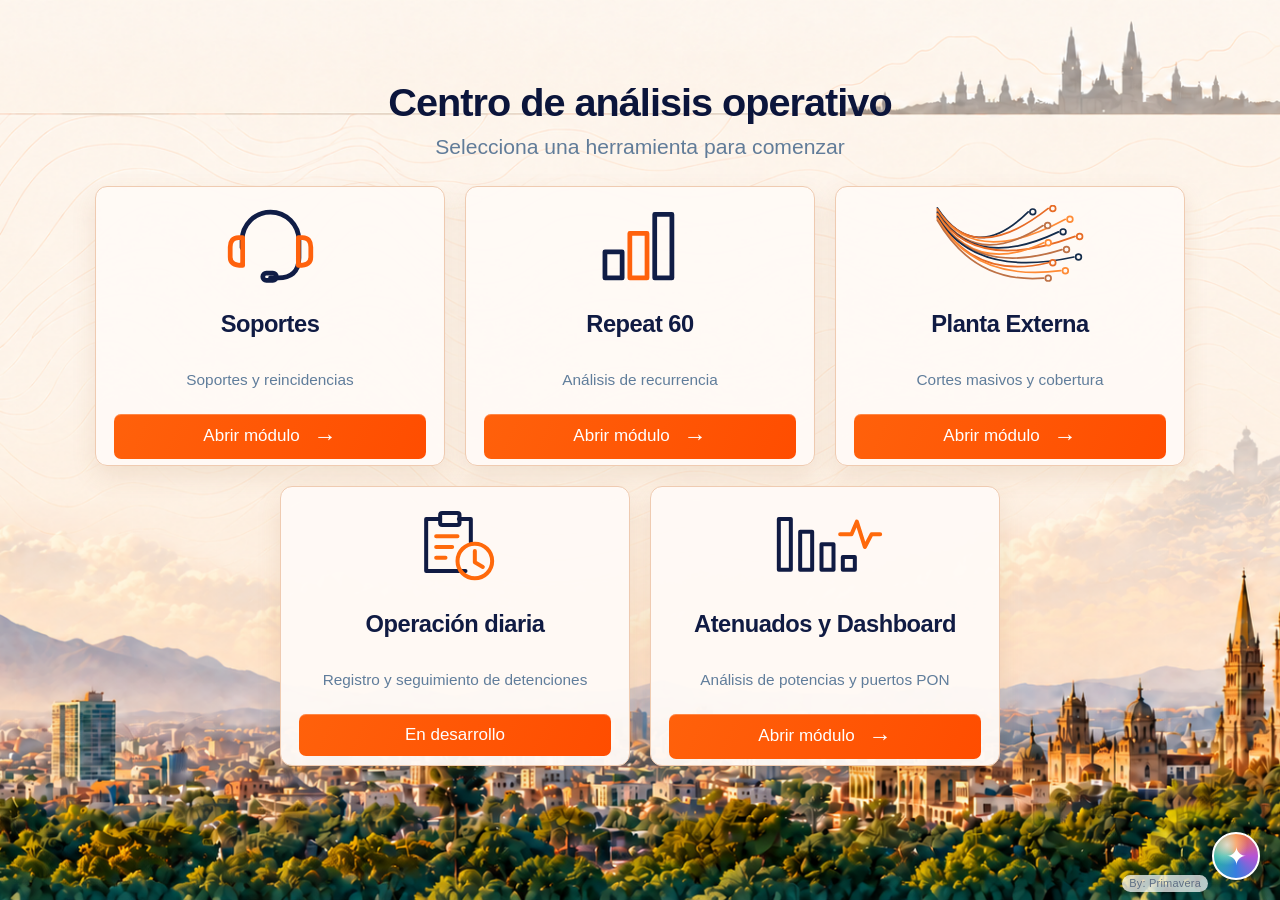
==== commit 38308c83: "mejoras V 2_51" ====
--- a/atenuados.html
+++ b/atenuados.html
@@ -1,5 +1,5 @@
 <!doctype html>
-<html lang="es"><head><meta name="pa-version" content="Atenuados V-2.50"><meta charset="utf-8"><meta http-equiv="Content-Security-Policy" content="default-src 'none'; script-src 'self'; worker-src blob:; style-src 'self' 'unsafe-inline'; img-src 'self' data: blob: https://server.arcgisonline.com; font-src 'self'; connect-src 'self'; frame-src 'none'; object-src 'none'; media-src 'none'; manifest-src 'none'; base-uri 'none'; form-action 'none'"><meta name="referrer" content="no-referrer"><meta name="viewport" content="width=device-width,initial-scale=1"><meta name="color-scheme" content="light"><title>Atenuados y Dashboard · V-2.50</title>
+<html lang="es"><head><meta name="pa-version" content="Atenuados V-2.51"><meta charset="utf-8"><meta http-equiv="Content-Security-Policy" content="default-src 'none'; script-src 'self'; worker-src blob:; style-src 'self' 'unsafe-inline'; img-src 'self' data: blob: https://server.arcgisonline.com; font-src 'self'; connect-src 'self'; frame-src 'none'; object-src 'none'; media-src 'none'; manifest-src 'none'; base-uri 'none'; form-action 'none'"><meta name="referrer" content="no-referrer"><meta name="viewport" content="width=device-width,initial-scale=1"><meta name="color-scheme" content="light"><title>Atenuados y Dashboard · V-2.51</title>
 <link rel="stylesheet" href="vendor/leaflet-1.9.4/leaflet.css">
 <link rel="stylesheet" href="atenuados-v240.css">
 <script defer src="vendor/leaflet-1.9.4/leaflet.js"></script>
@@ -10,7 +10,7 @@
 <link rel="icon" href="favicon.ico?v=233" sizes="any">
 <link rel="icon" type="image/svg+xml" href="favicon.svg?v=233">
 <link rel="icon" type="image/png" sizes="32x32" href="favicon-32.png?v=233">
-</head>
+<link rel="stylesheet" href="credito-v251.css"></head>
 <body>
 <svg class="icon-sprite" xmlns="http://www.w3.org/2000/svg" aria-hidden="true"><defs>
 <symbol id="i-db" viewBox="0 0 24 24"><ellipse cx="12" cy="5" rx="8" ry="3"/><path d="M4 5v14c0 4 16 4 16 0V5M4 12c0 4 16 4 16 0"/></symbol>
@@ -25,7 +25,7 @@
 <symbol id="i-bars" viewBox="0 0 24 24"><path d="M3 21V11h4v10zm7 0V6h4v15zm7 0V2h4v19z"/></symbol>
 </defs></svg>
 <header class="app-header"><div class="heading"><svg class="brand" viewBox="0 0 56 66" aria-hidden="true"><path fill="#ff690b" d="M28 1 54 16v28L28 59V43l13-8V24L28 17 15 24 2 17z"/><path fill="#f25805" d="m2 24 13 8v32L2 56z"/><path fill="#ff7b20" d="m17 27 11-6 10 6-11 6z"/></svg><div><h1>Atenuados y Dashboard</h1><p>Análisis de potencias por puerto PON</p></div></div>
-<div class="header-right"><span class="district">Distrito GDL · La Primavera</span><div class="actions">
+<div class="header-right"><div class="actions">
 <button type="button" data-load="matriz"><svg class="icon"><use href="#i-db"/></svg>Carga de matriz</button>
 <button type="button" data-load="clientes"><svg class="icon"><use href="#i-db"/></svg>Cargar clientes</button>
 <button type="button" data-load="potencias"><svg class="icon"><use href="#i-db"/></svg>Cargar potencias</button>
@@ -34,7 +34,7 @@
 </div></div></header>
 <main>
 <div class="bases"><span id="at240-clientes">Clientes: sin base</span><span id="at240-potencias">Potencias: sin base</span><span id="at240-matriz">Matriz: sin base</span><button id="at240-run" type="button" disabled>Análisis</button><small id="at240-storage-note">Bases guardadas localmente en este navegador · Análisis manual</small></div>
-<div class="navigation"><nav class="tabs" role="tablist" aria-label="Tableros del módulo"><button type="button" role="tab" id="tab-atenuados" aria-controls="panel-atenuados" aria-selected="true"><svg class="icon"><use href="#i-ports"/></svg>Atenuados</button><button type="button" role="tab" id="tab-dashboard" aria-controls="panel-dashboard" aria-selected="false" tabindex="-1"><svg class="icon"><use href="#i-bars"/></svg>Dashboard</button></nav><p id="at240-status" class="status" role="status" aria-live="polite">Preparando análisis…</p><span class="preview-label">Atenuados V-2.49 · RX_20h</span></div>
+<div class="navigation"><nav class="tabs" role="tablist" aria-label="Tableros del módulo"><button type="button" role="tab" id="tab-atenuados" aria-controls="panel-atenuados" aria-selected="true"><svg class="icon"><use href="#i-ports"/></svg>Atenuados</button><button type="button" role="tab" id="tab-dashboard" aria-controls="panel-dashboard" aria-selected="false" tabindex="-1"><svg class="icon"><use href="#i-bars"/></svg>Dashboard</button></nav><p id="at240-status" class="status" role="status" aria-live="polite">Preparando análisis…</p><span class="preview-label">Atenuados V-2.51 · RX_20h</span></div>
 
 <section id="panel-atenuados" role="tabpanel" aria-labelledby="tab-atenuados">
 <div class="toolbar">
@@ -82,9 +82,9 @@
 
 <section id="panel-dashboard" class="dashboard-pending" role="tabpanel" aria-labelledby="tab-dashboard" hidden><article class="card"><svg class="icon orange"><use href="#i-bars"/></svg><h2>Dashboard</h2><p>Este tablero está pendiente de definición.</p><p class="subtitle">El análisis de puertos y el mapa están en la pestaña Atenuados.</p><button type="button" id="back-atenuados">Volver a Atenuados</button></article></section>
 </main>
-<footer>Centro de Análisis Operativo · Atenuados V-2.50 · Análisis manual local · Dashboard pendiente de definición</footer>
+<footer>Centro de Análisis Operativo · Atenuados V-2.51 · Análisis manual local · Dashboard pendiente de definición</footer>
 
 <input type="file" id="at240-file" accept=".xlsx" hidden>
 <dialog id="at240-upload" class="upload-dialog" aria-labelledby="at240-upload-title"><div class="upload-title" id="at240-upload-title">Atenuados · Carga de Excel</div><div class="cloud-scene" aria-hidden="true"><div class="cloud">☁<span>↑</span></div><div class="excel">XLS</div></div><h3 id="at240-upload-heading">Procesando archivo Excel…</h3><p id="at240-upload-stage" role="status" aria-live="polite">Preparando lectura…</p><div class="upload-caption"><span>Progreso de carga</span><strong id="at240-upload-percent">0 %</strong></div><div class="upload-track" role="progressbar" aria-label="Avance de la carga" aria-valuemin="0" aria-valuemax="100" aria-valuenow="0" id="at240-upload-track"><div id="at240-upload-fill"></div></div><div id="at240-upload-detail" class="upload-detail" aria-live="polite"></div><button type="button" id="at240-upload-cancel">Cancelar carga</button><button type="button" id="at240-upload-accept" disabled>Aceptar</button></dialog>
 <dialog id="at240-msg" class="msg-dialog" aria-labelledby="at240-msg-title"><h2 id="at240-msg-title">Búsqueda de cuenta</h2><p id="at240-msg-text"></p><button type="button" id="at240-msg-ok">Aceptar</button></dialog>
-</body></html>
+<div class="pa-credit" aria-label="Creado por Primavera">By: Primavera</div></body></html>
--- a/atenuados-v240.css
+++ b/atenuados-v240.css
@@ -309,3 +309,12 @@
 #at250-banner{position:fixed;left:50%;top:14px;transform:translateX(-50%);z-index:4000;display:flex;align-items:center;gap:14px;background:#101b43;color:#fff;border-radius:10px;padding:10px 14px;box-shadow:0 8px 24px #0005;font-size:14px;max-width:calc(100vw - 32px)}
 #at250-banner[hidden]{display:none}#at250-banner p{margin:0}
 #at250-banner button{border:0;border-radius:7px;background:#ff690b;color:#fff;font-weight:bold;padding:7px 12px;cursor:pointer;white-space:nowrap}
+
+/* V-2.51 · Buscador de puerto en Detalle de puerto */
+.port-head{display:flex;align-items:center;justify-content:space-between;gap:8px 12px;flex-wrap:wrap}
+.port-head h2{margin:0}
+.port-search{display:flex;gap:6px;flex:1 1 230px;max-width:340px;min-width:0}
+.port-search input{flex:1;min-width:0;height:30px;padding:0 9px;font-size:12px;border:1px solid var(--line2);border-radius:7px;background:#fff;color:var(--navy)}
+.port-search input:focus{outline:2px solid #ff9a55;outline-offset:0}
+.port-search button{height:30px;padding:0 12px;font-size:12px;font-weight:bold;background:var(--orange);border-color:var(--orange);color:#fff;border-radius:7px}
+.port-search button:disabled,.port-search input:disabled{opacity:.6}
--- a/credito-v251.css
+++ b/credito-v251.css
@@ -0,0 +1,3 @@
+/* V-2.51 · Crédito discreto, igual en todos los módulos */
+.pa-credit{position:fixed;right:72px;bottom:8px;z-index:2147483000;pointer-events:none;font:11px/1.2 Arial,Helvetica,sans-serif;letter-spacing:.2px;color:#5f6f84;background:rgba(255,255,255,.72);padding:2px 7px;border-radius:9px}
+@media print{.pa-credit{display:none}}
